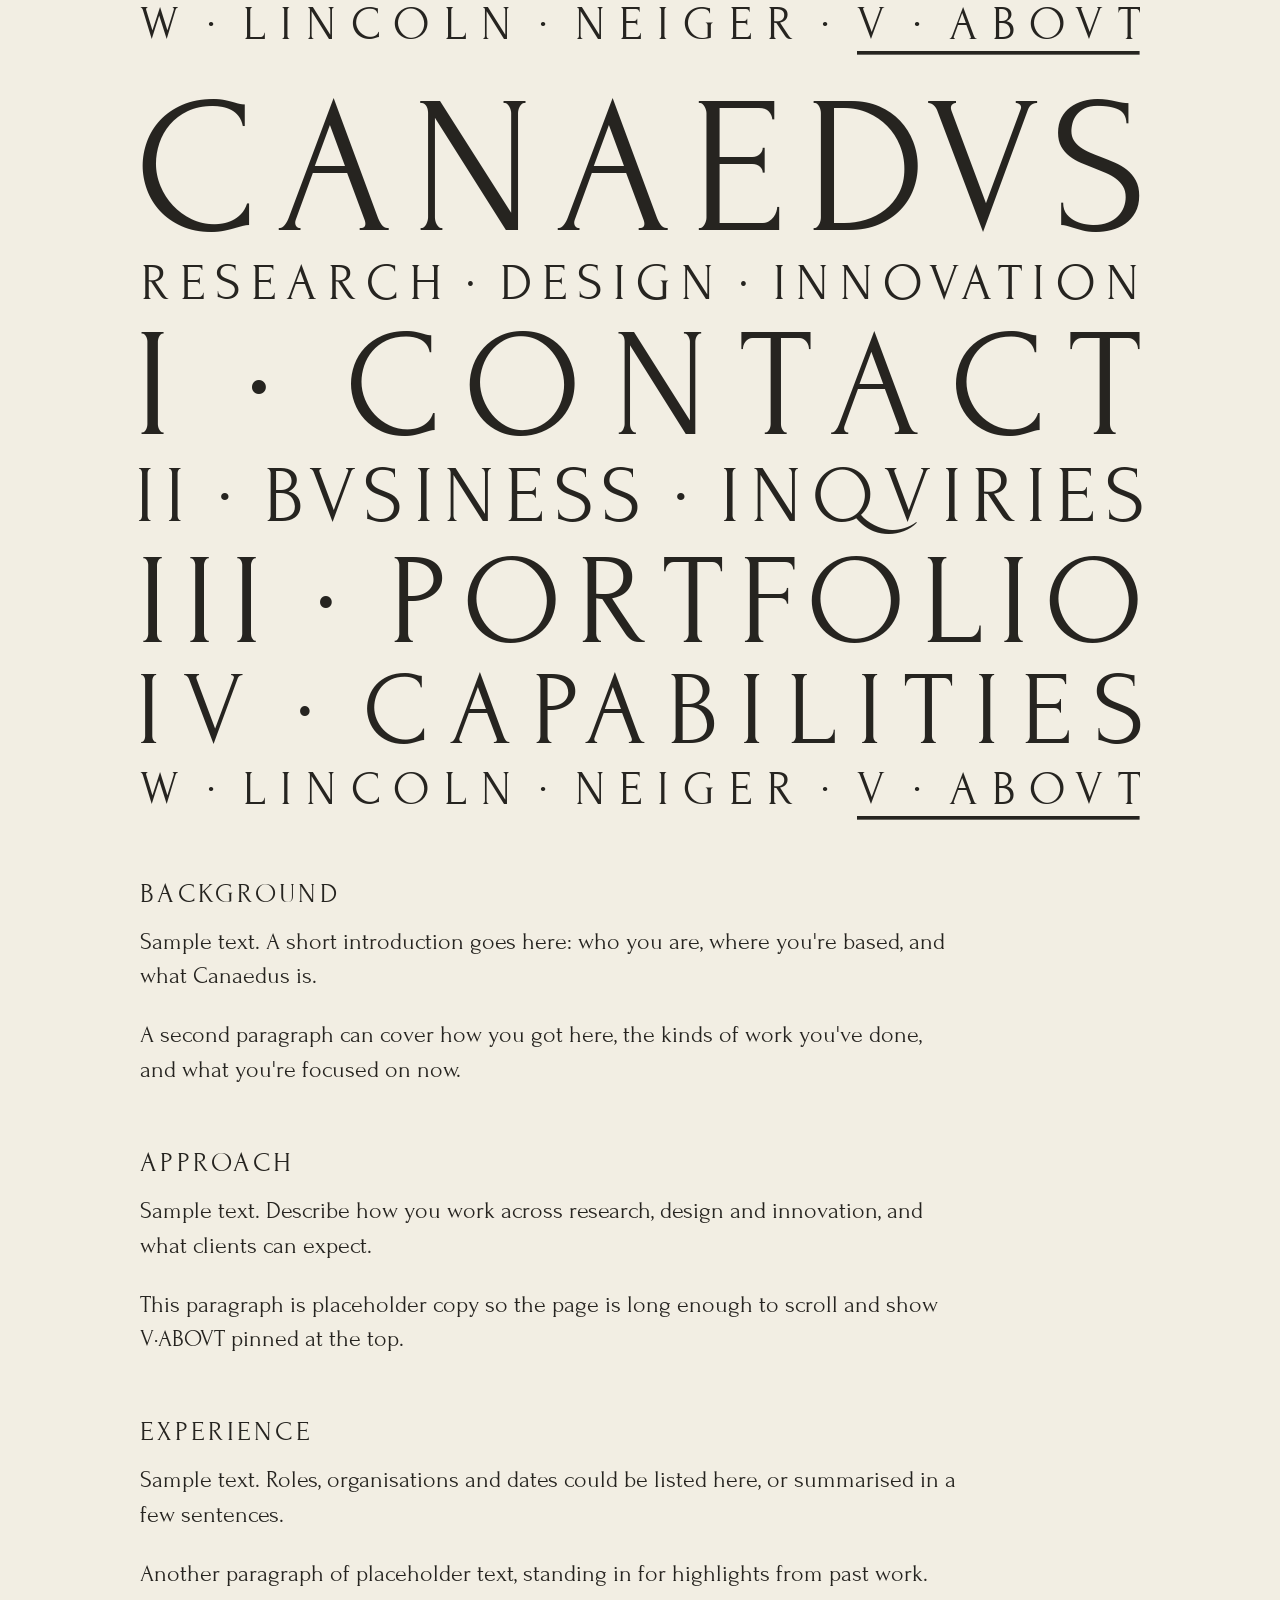
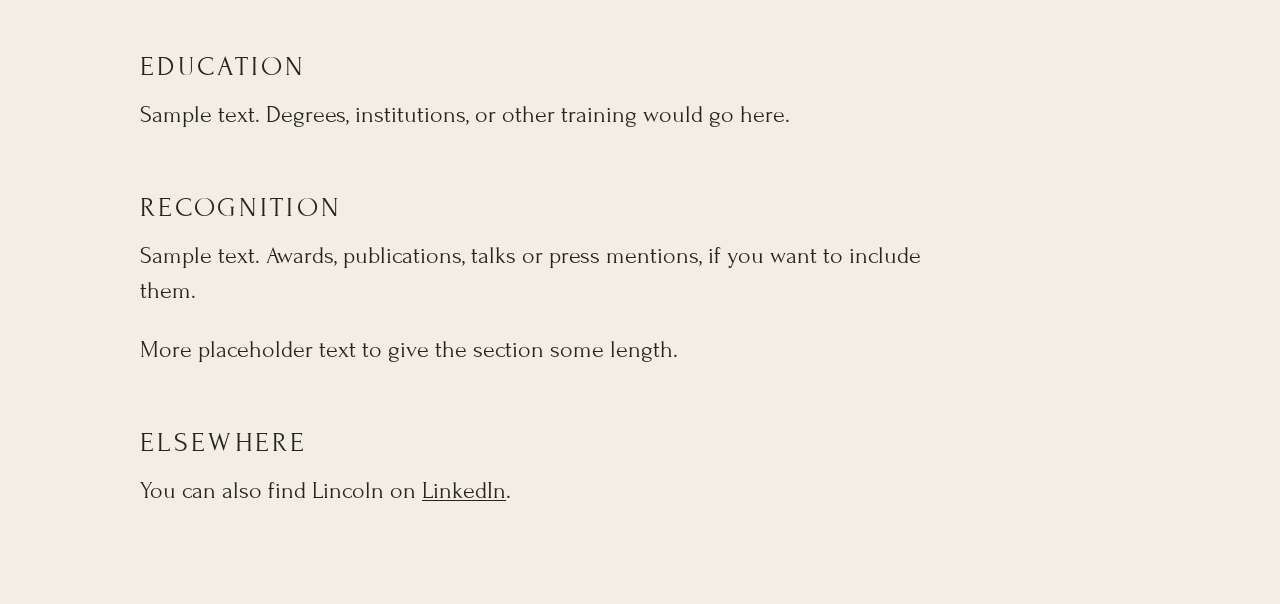
==== about/index.html @ 30fcd336 "Inscription-style homepage and inner pages Fitted Roman-capital menu (Forum), five inner pages shari" ====
<!doctype html>
<html lang="en">
<head>
  <meta charset="utf-8">
  <meta name="viewport" content="width=device-width, initial-scale=1">
  <title>About · Canaedus</title>
  <link rel="preconnect" href="https://fonts.googleapis.com">
  <link rel="preconnect" href="https://fonts.gstatic.com" crossorigin>
  <link rel="stylesheet" href="https://fonts.googleapis.com/css2?family=Forum&display=swap">
  <link rel="stylesheet" href="/css/site.css">
  <script>document.documentElement.classList.add('js');</script>
  <script src="/js/fit.js" defer></script>
  <script src="/js/sticky.js" defer></script>
</head>
<body>
  <!-- Menu copied from index.html by scripts/build_pages.py; edit it there. -->
  <header class="inscription">

    <p class="row row--name">
      <span class="line"><a href="/"><span class="sr">Canaedus</span><span aria-hidden="true">CANAEDVS</span></a></span>
    </p>

    <p class="row row--tagline">
      <span class="sr">Research, design, innovation</span>
      <span class="line" aria-hidden="true">RESEARCH<span class="dot">·</span><wbr>DESIGN<span class="dot">·</span><wbr>INNOVATION</span>
    </p>

    <nav aria-label="Site">
      <p class="row row--contact">
        <span class="line"><a href="/contact/"><span class="sr">Contact</span><span aria-hidden="true">I<span class="dot">·</span>CONTACT</span></a></span>
      </p>

      <p class="row row--business">
        <span class="line"><a href="/business-inquiries/"><span class="sr">Business inquiries</span><span aria-hidden="true">II<span class="dot">·</span>BVSINESS<span class="dot">·</span>INQVIRIES</span></a></span>
      </p>

      <p class="row row--portfolio">
        <span class="line"><a href="/portfolio/"><span class="sr">Portfolio</span><span aria-hidden="true">III<span class="dot">·</span>PORTFOLIO</span></a></span>
      </p>

      <p class="row row--capabilities">
        <span class="line"><a href="/capabilities/"><span class="sr">Capabilities</span><span aria-hidden="true">IV<span class="dot">·</span>CAPABILITIES</span></a></span>
      </p>

      <p class="row row--current row--byline">
        <span class="line"><a href="https://www.linkedin.com/in/lincolnneiger/" target="_blank" rel="noopener"><span class="sr">W Lincoln Neiger on LinkedIn (opens in a new tab)</span><span aria-hidden="true">W<span class="dot">·</span>LINCOLN<span class="dot">·</span>NEIGER</span></a><span class="dot" aria-hidden="true">·</span><wbr><a href="/about/" aria-current="page"><span class="sr">About</span><span aria-hidden="true">V<span class="dot">·</span>ABOVT</span></a></span>
      </p>
    </nav>

  </header>

  <main class="page-body">
    <h1 class="sr">About</h1>
    <h2>Background</h2>
    <p>Sample text. A short introduction goes here: who you are, where you're based, and what Canaedus is.</p>
    <p>A second paragraph can cover how you got here, the kinds of work you've done, and what you're focused on now.</p>

    <h2>Approach</h2>
    <p>Sample text. Describe how you work across research, design and innovation, and what clients can expect.</p>
    <p>This paragraph is placeholder copy so the page is long enough to scroll and show V·ABOVT pinned at the top.</p>

    <h2>Experience</h2>
    <p>Sample text. Roles, organisations and dates could be listed here, or summarised in a few sentences.</p>
    <p>Another paragraph of placeholder text, standing in for highlights from past work.</p>

    <h2>Education</h2>
    <p>Sample text. Degrees, institutions, or other training would go here.</p>

    <h2>Recognition</h2>
    <p>Sample text. Awards, publications, talks or press mentions, if you want to include them.</p>
    <p>More placeholder text to give the section some length.</p>

    <h2>Elsewhere</h2>
    <p>You can also find Lincoln on <a href="https://www.linkedin.com/in/lincolnneiger/" target="_blank" rel="noopener">LinkedIn<span class="sr"> (opens in a new tab)</span></a>.</p>
  </main>
</body>
</html>
---- css/site.css ----
/* Canaedus site. Font sizes come from js/fit.js; everything else is here. */

:root {
  --bg: #f2eee3;
  --ink: #262420;
  --max-width: 1000px;
  --pad: clamp(16px, 6vw, 72px);
  --ls: 0.125;          /* letter spacing, em */
  --line-height: 1.01;
  --dot-scale: 0.95;
  --dot-shift: -0.13em; /* raise dots toward cap middle */
  --dot-space: 0.3em;   /* extra space either side of each dot */
}

/* Per-line letter spacing (em). More spacing = smaller letters, since each
   line still fills the full width. Lines not listed use --ls above. */
.row--name .line { --ls: 0.1; }
.row--tagline .line { --ls: 0.2; }
.row--contact .line { --ls: 0.2; }
.row--capabilities .line { --ls: 0.2; }
.row--byline .line { --ls: 0.3; }

*, *::before, *::after { box-sizing: border-box; }

html, body { margin: 0; }

body {
  min-height: 100svh;
  padding: var(--pad);
  background: var(--bg);
  color: var(--ink);
  font-family: "Forum", "Times New Roman", serif;
  overflow-x: clip;
}

.inscription {
  max-width: var(--max-width);
  margin-inline: auto;
}

/* Hidden only until the first fit, so the unfitted text never flashes. */
.js .inscription:not(.is-fit) { visibility: hidden; }

.row {
  display: flex;
  justify-content: center;
  margin: 0;
  font: inherit;
}

/* Per-line space above, as % of the inscription width (CSS resolves
   vertical % margins against width). Negative pulls a line up. */
.row.row--tagline { margin-top: -1.3%; }
.row.row--business { margin-top: -0.9%; }
.row.row--capabilities { margin-top: -1%; }

nav { display: block; }

.line {
  display: block;
  flex: none;
  white-space: nowrap;
  letter-spacing: calc(var(--ls) * 1em);
  line-height: var(--line-height);
  font-size: clamp(16px, 6vw, 64px); /* no-JS fallback; fit.js overrides */
  font-kerning: normal;
  font-synthesis: none;
}

/* Below the minimum size a line wraps at its <wbr> points instead of shrinking. */
.line.is-wrapped { flex: 1 1 auto; white-space: normal; text-align: center; }
.line.is-wrapped a { white-space: nowrap; }
html:not(.js) .line { flex: 1 1 auto; white-space: normal; text-align: center; }

.dot {
  position: relative;
  top: var(--dot-shift);
  font-size: calc(var(--dot-scale) * 1em);
  line-height: 0;
  margin-inline: var(--dot-space);
}

a {
  color: inherit;
  text-decoration: none;
}

/* Visited links turn grey. CANAEDVS (the home link) is excluded: home is
   always visited, so it would otherwise be grey permanently. */
a:visited { color: #6f685e; } /* plain value: browsers restrict what :visited can use */
.row--name a:visited { color: inherit; }

/* The page you're on: its menu item stays underlined and never greys out. */
.row--current a[aria-current="page"]:visited { color: inherit; }

/* Inner pages: once the current menu line reaches the top, sticky.js shows
   a copy pinned there while the rest of the menu scrolls away. */
.stuck-bar {
  position: fixed;
  inset: 0 0 auto;
  z-index: 10;
  padding-inline: var(--pad);
  padding-bottom: clamp(4px, 0.8vw, 10px); /* room under the underline; top stays aligned */
  background: var(--bg);
  color: var(--ink);
  visibility: hidden;
}
.is-stuck .stuck-bar { visibility: visible; }
.stuck-bar-inner { max-width: var(--max-width); margin-inline: auto; }

/* One unbroken underline across numeral, dots and words; trimmed by the
   trailing letter spacing so it ends at the last letter. */
a:hover,
a:focus-visible,
.row--current a[aria-current="page"] {
  background: linear-gradient(currentColor, currentColor) no-repeat
    0 calc(var(--base, calc(var(--ascent, 0.8) * 1em)) + var(--gap, 0.12em)) / calc(100% - var(--ls) * 1em) var(--rule, max(1px, 0.035em));
  /* fit.js sets these from CAPABILITIES so every underline matches it:
     --rule = thickness, --gap = distance below the baseline,
     --base = this link's measured baseline (fallback: --ascent font metric). */
}

/* Room below each menu link for its underline, however small the line. */
.inscription a,
.stuck-bar a { padding-bottom: calc(var(--gap, 0.12em) + var(--rule, 2px)); }

a:focus-visible {
  outline: max(1px, 0.025em) solid currentColor;
  outline-offset: 0.1em;
}

/* Inner pages: ordinary reading text under the inscription header. */
.page-body {
  max-width: var(--max-width);
  margin: 2.5em auto 0;
  font-size: clamp(18px, 2.2vw, 24px);
  line-height: 1.45;
}
.page-body > * { max-width: 34em; }
.page-body p { margin: 0 0 1em; }
.page-body h2 {
  margin: 2em 0 0.4em;
  font: inherit;
  font-size: 1.15em;
  letter-spacing: 0.12em;
  text-transform: uppercase;
}
.page-body h2:first-of-type { margin-top: 0; }
.page-body a { background: linear-gradient(currentColor, currentColor) no-repeat 0 calc(100% - 0.1em) / 100% 1px; }

.sr {
  position: absolute;
  width: 1px;
  height: 1px;
  margin: -1px;
  overflow: hidden;
  clip-path: inset(50%);
  white-space: nowrap;
  user-select: none;
}
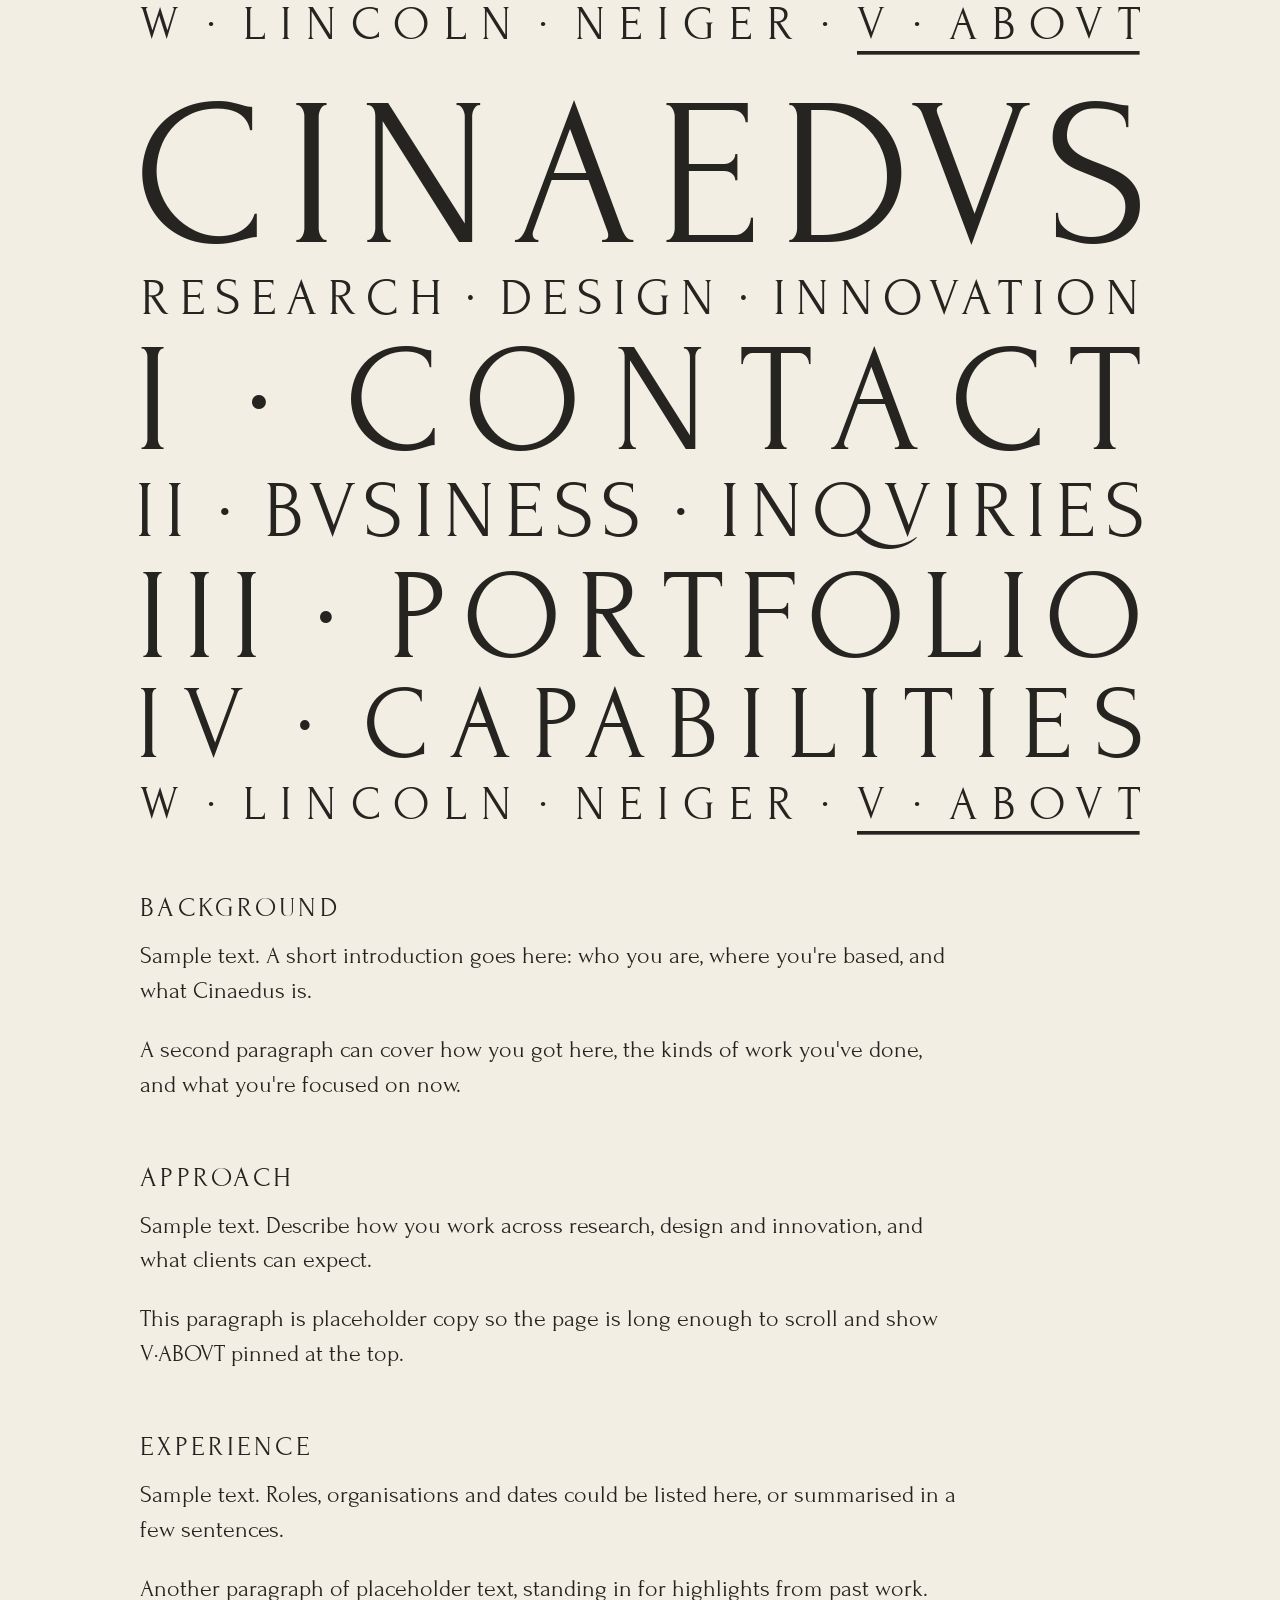
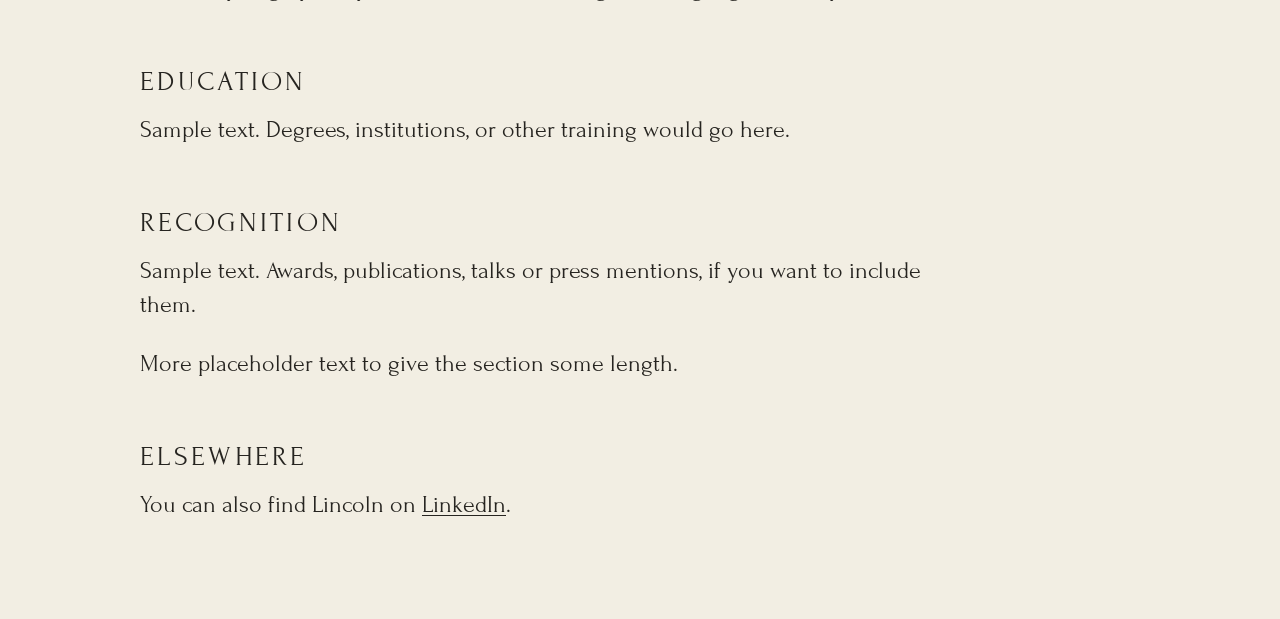
==== commit b6034e78: "Rename CANAEDVS to CINAEDVS Co-Authored-By: Claude Opus 5.5 <noreply@anthropic.com>" ====
--- a/about/index.html
+++ b/about/index.html
@@ -3,7 +3,7 @@
 <head>
   <meta charset="utf-8">
   <meta name="viewport" content="width=device-width, initial-scale=1">
-  <title>About · Canaedus</title>
+  <title>About · Cinaedus</title>
   <link rel="preconnect" href="https://fonts.googleapis.com">
   <link rel="preconnect" href="https://fonts.gstatic.com" crossorigin>
   <link rel="stylesheet" href="https://fonts.googleapis.com/css2?family=Forum&display=swap">
@@ -17,7 +17,7 @@
   <header class="inscription">
 
     <p class="row row--name">
-      <span class="line"><a href="/"><span class="sr">Canaedus</span><span aria-hidden="true">CANAEDVS</span></a></span>
+      <span class="line"><a href="/"><span class="sr">Cinaedus</span><span aria-hidden="true">CINAEDVS</span></a></span>
     </p>
 
     <p class="row row--tagline">
@@ -52,7 +52,7 @@
   <main class="page-body">
     <h1 class="sr">About</h1>
     <h2>Background</h2>
-    <p>Sample text. A short introduction goes here: who you are, where you're based, and what Canaedus is.</p>
+    <p>Sample text. A short introduction goes here: who you are, where you're based, and what Cinaedus is.</p>
     <p>A second paragraph can cover how you got here, the kinds of work you've done, and what you're focused on now.</p>
 
     <h2>Approach</h2>
--- a/css/site.css
+++ b/css/site.css
@@ -1,4 +1,4 @@
-/* Canaedus site. Font sizes come from js/fit.js; everything else is here. */
+/* Cinaedus site. Font sizes come from js/fit.js; everything else is here. */
 
 :root {
   --bg: #f2eee3;
@@ -85,7 +85,7 @@
   text-decoration: none;
 }
 
-/* Visited links turn grey. CANAEDVS (the home link) is excluded: home is
+/* Visited links turn grey. CINAEDVS (the home link) is excluded: home is
    always visited, so it would otherwise be grey permanently. */
 a:visited { color: #6f685e; } /* plain value: browsers restrict what :visited can use */
 .row--name a:visited { color: inherit; }
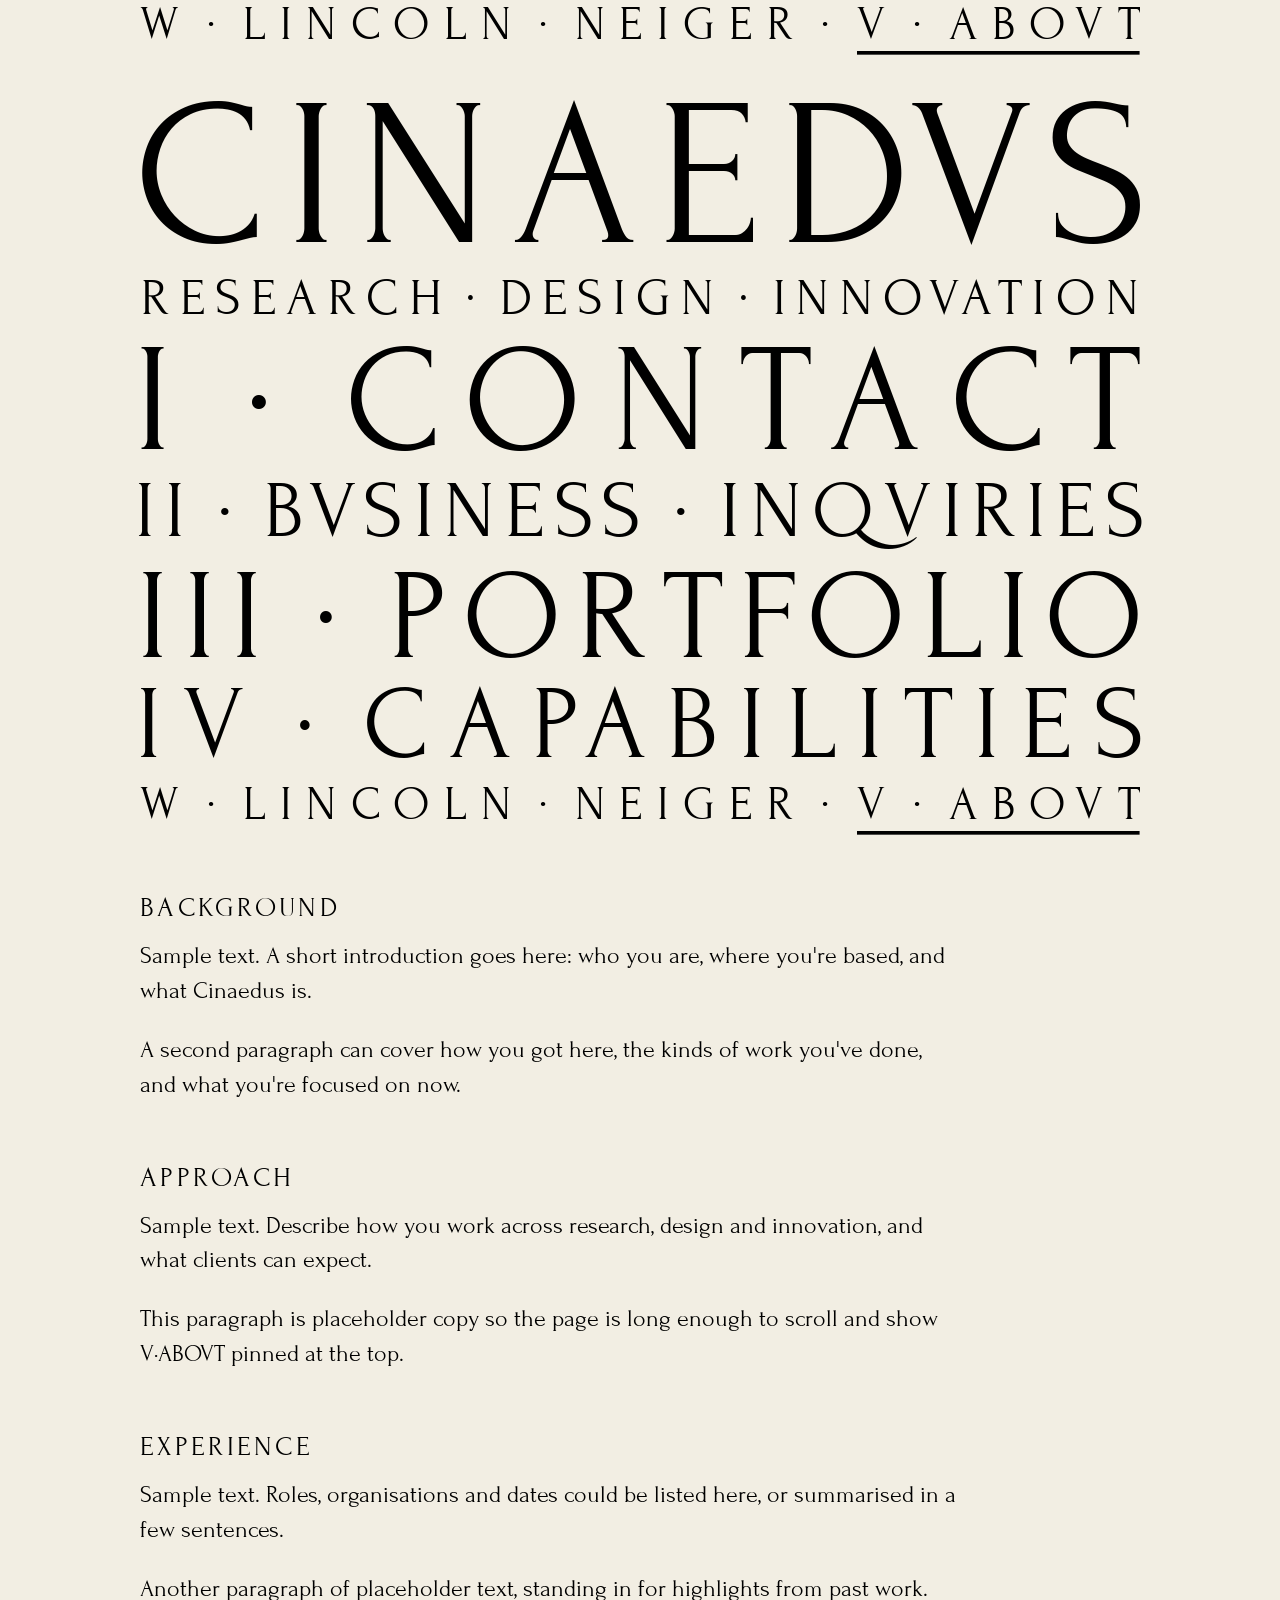
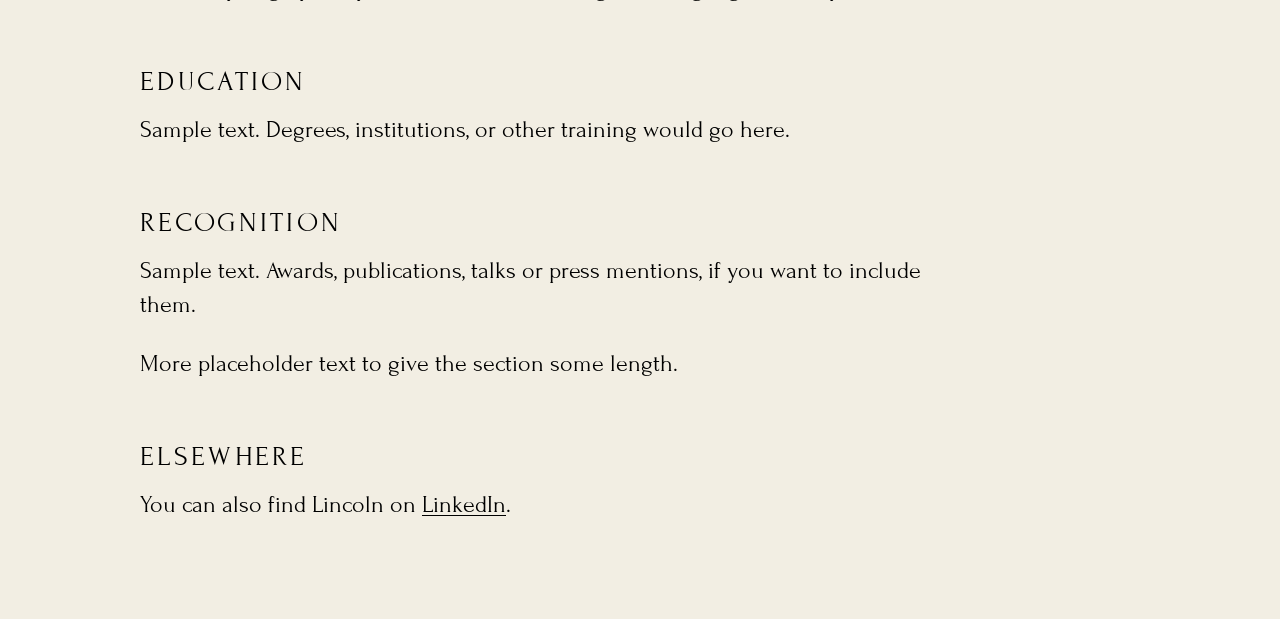
==== commit 4691bd96: "Navigate without reloads; black ink Menu clicks fetch the target page and swap only main.page-body, " ====
--- a/about/index.html
+++ b/about/index.html
@@ -11,6 +11,7 @@
   <script>document.documentElement.classList.add('js');</script>
   <script src="/js/fit.js" defer></script>
   <script src="/js/sticky.js" defer></script>
+  <script src="/js/nav.js" defer></script>
 </head>
 <body>
   <!-- Menu copied from index.html by scripts/build_pages.py; edit it there. -->
--- a/css/site.css
+++ b/css/site.css
@@ -2,7 +2,7 @@
 
 :root {
   --bg: #f2eee3;
-  --ink: #262420;
+  --ink: #000000;
   --max-width: 1000px;
   --pad: clamp(16px, 6vw, 72px);
   --ls: 0.125;          /* letter spacing, em */
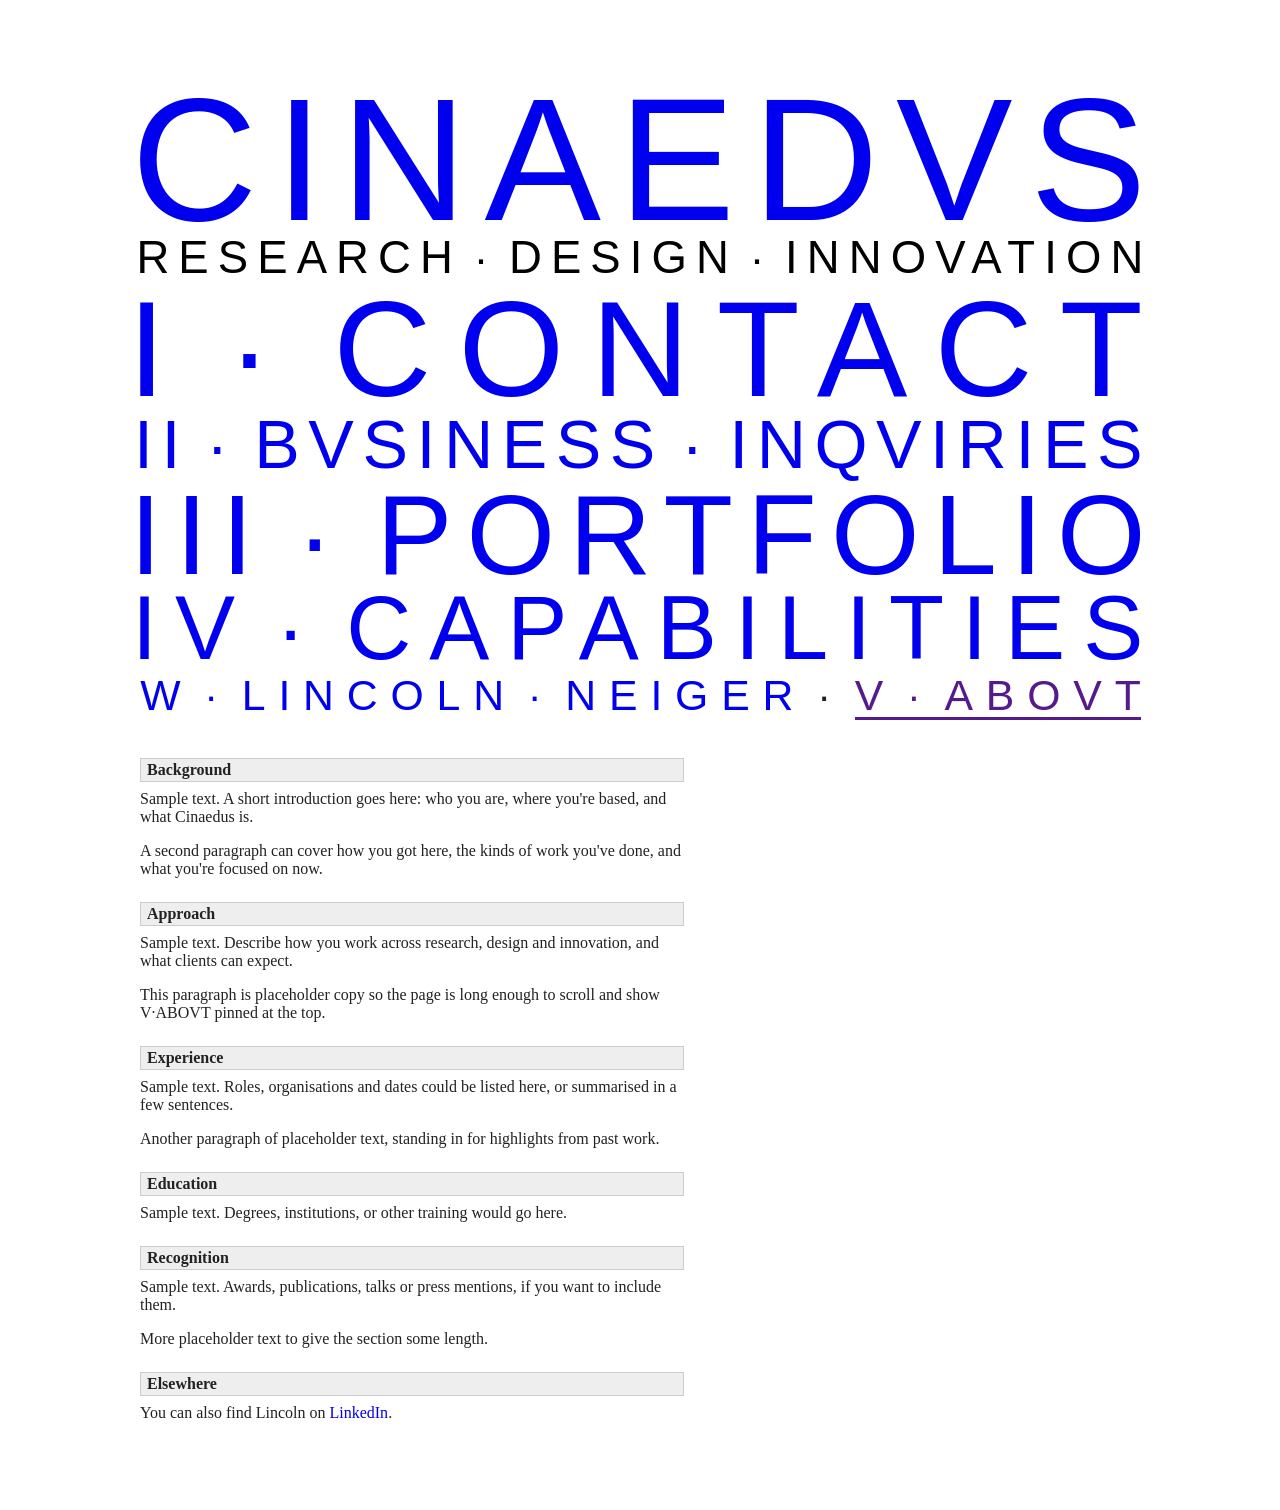
==== commit 59bafa9b: "Alt visual: Craigslist look, visit tracking and numeral counter - Menu in Craigslist's listing-title" ====
--- a/about/index.html
+++ b/about/index.html
@@ -4,14 +4,13 @@
   <meta charset="utf-8">
   <meta name="viewport" content="width=device-width, initial-scale=1">
   <title>About · Cinaedus</title>
-  <link rel="preconnect" href="https://fonts.googleapis.com">
-  <link rel="preconnect" href="https://fonts.gstatic.com" crossorigin>
-  <link rel="stylesheet" href="https://fonts.googleapis.com/css2?family=Forum&display=swap">
   <link rel="stylesheet" href="/css/site.css">
   <script>document.documentElement.classList.add('js');</script>
   <script src="/js/fit.js" defer></script>
   <script src="/js/sticky.js" defer></script>
   <script src="/js/nav.js" defer></script>
+  <script src="/js/visits.js" defer></script>
+  <script src="/js/count.js" defer></script>
 </head>
 <body>
   <!-- Menu copied from index.html by scripts/build_pages.py; edit it there. -->
--- a/css/site.css
+++ b/css/site.css
@@ -1,14 +1,21 @@
-/* Cinaedus site. Font sizes come from js/fit.js; everything else is here. */
+/* Cinaedus site. Font sizes come from js/fit.js; everything else is here.
+   alt-visual branch: the menu in Craigslist's listing-title font; CINAEDVS
+   and the tagline black, menu items in Craigslist's link colours. */
 
 :root {
-  --bg: #f2eee3;
-  --ink: #000000;
+  --bg: #ffffff;
+  --ink: #222222;
+  --link: #0000ee;    /* classic browser blue (Craigslist link colour) */
+  --visited: #551a8b; /* Craigslist visited / selected purple */
+  --menu-font: "Open Sans", Helvetica, Arial, sans-serif; /* Craigslist listing titles */
+  --panel: #eeeeee;   /* grey panels */
+  --divider: #cccccc; /* 1px rules */
   --max-width: 1000px;
   --pad: clamp(16px, 6vw, 72px);
   --ls: 0.125;          /* letter spacing, em */
   --line-height: 1.01;
   --dot-scale: 0.95;
-  --dot-shift: -0.13em; /* raise dots toward cap middle */
+  --dot-shift: 0em;     /* Times New Roman centres its dot on the capitals */
   --dot-space: 0.3em;   /* extra space either side of each dot */
 }
 
@@ -29,7 +36,7 @@
   padding: var(--pad);
   background: var(--bg);
   color: var(--ink);
-  font-family: "Forum", "Times New Roman", serif;
+  font-family: "Times New Roman", Times, serif;
   overflow-x: clip;
 }
 
@@ -55,6 +62,37 @@
 .row.row--capabilities { margin-top: -1%; }
 
 nav { display: block; }
+
+/* Tagline: black until every other menu link has been used (visits.js
+   adds .is-complete), then the visited purple. */
+.row--tagline { color: #000000; }
+.row--tagline.is-complete { color: #551a8b; }
+
+/* Visit numeral (count.js): the replaced letters stay in place, invisible,
+   and the numeral is laid over the space they occupied. */
+.numeral-slot { position: relative; }
+.numeral-ghost { visibility: hidden; }
+.numeral { position: absolute; white-space: nowrap; transform-origin: left; }
+
+/* "Page views: N" at the pointer over INNOVATION / the numeral (count.js). */
+.views-zone { cursor: default; }
+.views-tip {
+  position: fixed;
+  z-index: 30;
+  padding: 2px 6px;
+  font: 13px/1.3 var(--menu-font);
+  letter-spacing: 0;
+  color: var(--ink);
+  background: var(--bg);
+  border: 1px solid var(--divider);
+  white-space: nowrap;
+  visibility: hidden;
+  pointer-events: none;
+}
+.views-tip.is-visible { visibility: visible; }
+
+/* The whole menu (and the pinned copy): Craigslist's listing-title font. */
+.row { font-family: var(--menu-font); }
 
 .line {
   display: block;
@@ -81,17 +119,27 @@
 }
 
 a {
-  color: inherit;
+  color: var(--link);
   text-decoration: none;
 }
 
-/* Visited links turn grey. CINAEDVS (the home link) is excluded: home is
-   always visited, so it would otherwise be grey permanently. */
-a:visited { color: #6f685e; } /* plain value: browsers restrict what :visited can use */
-.row--name a:visited { color: inherit; }
-
-/* The page you're on: its menu item stays underlined and never greys out. */
-.row--current a[aria-current="page"]:visited { color: inherit; }
+/* Blue until visited, then Craigslist purple. The selected menu item (the
+   page you're on) is purple too. Plain values: :visited is picky about var(). */
+a:visited { color: #551a8b; }
+a[aria-current="page"],
+a[aria-current="page"]:visited { color: var(--visited); }
+/* Purple from our own record too (visits.js adds .is-visited), so the
+   colours always agree with what counts toward the red tagline. */
+a.is-visited { color: #551a8b; }
+
+/* CINAEDVS: blue on arrival, even though the homepage is "visited"; purple
+   only once it's been clicked from another page (visits.js). */
+.row--name a,
+.row--name a:visited,
+.row--name a[aria-current="page"],
+.row--name a[aria-current="page"]:visited { color: #0000ee; }
+.row--name a.is-visited,
+.row--name a.is-visited:visited { color: #551a8b; }
 
 /* Inner pages: once the current menu line reaches the top, sticky.js shows
    a copy pinned there while the rest of the menu scrolls away. */
@@ -100,7 +148,7 @@
   inset: 0 0 auto;
   z-index: 10;
   padding-inline: var(--pad);
-  padding-bottom: clamp(4px, 0.8vw, 10px); /* room under the underline; top stays aligned */
+  overflow: hidden; /* sticky.js sets the height so the bar ends at the underline */
   background: var(--bg);
   color: var(--ink);
   visibility: hidden;
@@ -131,22 +179,32 @@
 
 /* Inner pages: ordinary reading text under the inscription header. */
 .page-body {
-  max-width: var(--max-width);
-  margin: 2.5em auto 0;
-  font-size: clamp(18px, 2.2vw, 24px);
-  line-height: 1.45;
+  /* Exactly the menu's width (fit.js may narrow it to fit the window). */
+  max-width: var(--menu-width, var(--max-width));
+  margin: 0 auto;
+  font-size: 16px;
+  line-height: normal;
 }
 .page-body > * { max-width: 34em; }
+.page-body img,
+.page-body video,
+.page-body iframe { max-width: 100%; height: auto; } /* never wider than the menu */
+/* Space under the menu only when there's content (the homepage has none,
+   so it adds nothing that could cause a scroll). */
+.page-body:has(> :not(.sr)) { margin-top: 2.5em; }
 .page-body p { margin: 0 0 1em; }
 .page-body h2 {
-  margin: 2em 0 0.4em;
+  margin: 1.5em 0 0.5em;
+  padding: 2px 6px;
   font: inherit;
-  font-size: 1.15em;
-  letter-spacing: 0.12em;
-  text-transform: uppercase;
+  font-weight: bold;
+  background: var(--panel);
+  border: 1px solid var(--divider);
 }
 .page-body h2:first-of-type { margin-top: 0; }
-.page-body a { background: linear-gradient(currentColor, currentColor) no-repeat 0 calc(100% - 0.1em) / 100% 1px; }
+/* Body links: plain, underlined on hover only. */
+.page-body a:hover,
+.page-body a:focus-visible { background: none; text-decoration: underline; }
 
 .sr {
   position: absolute;
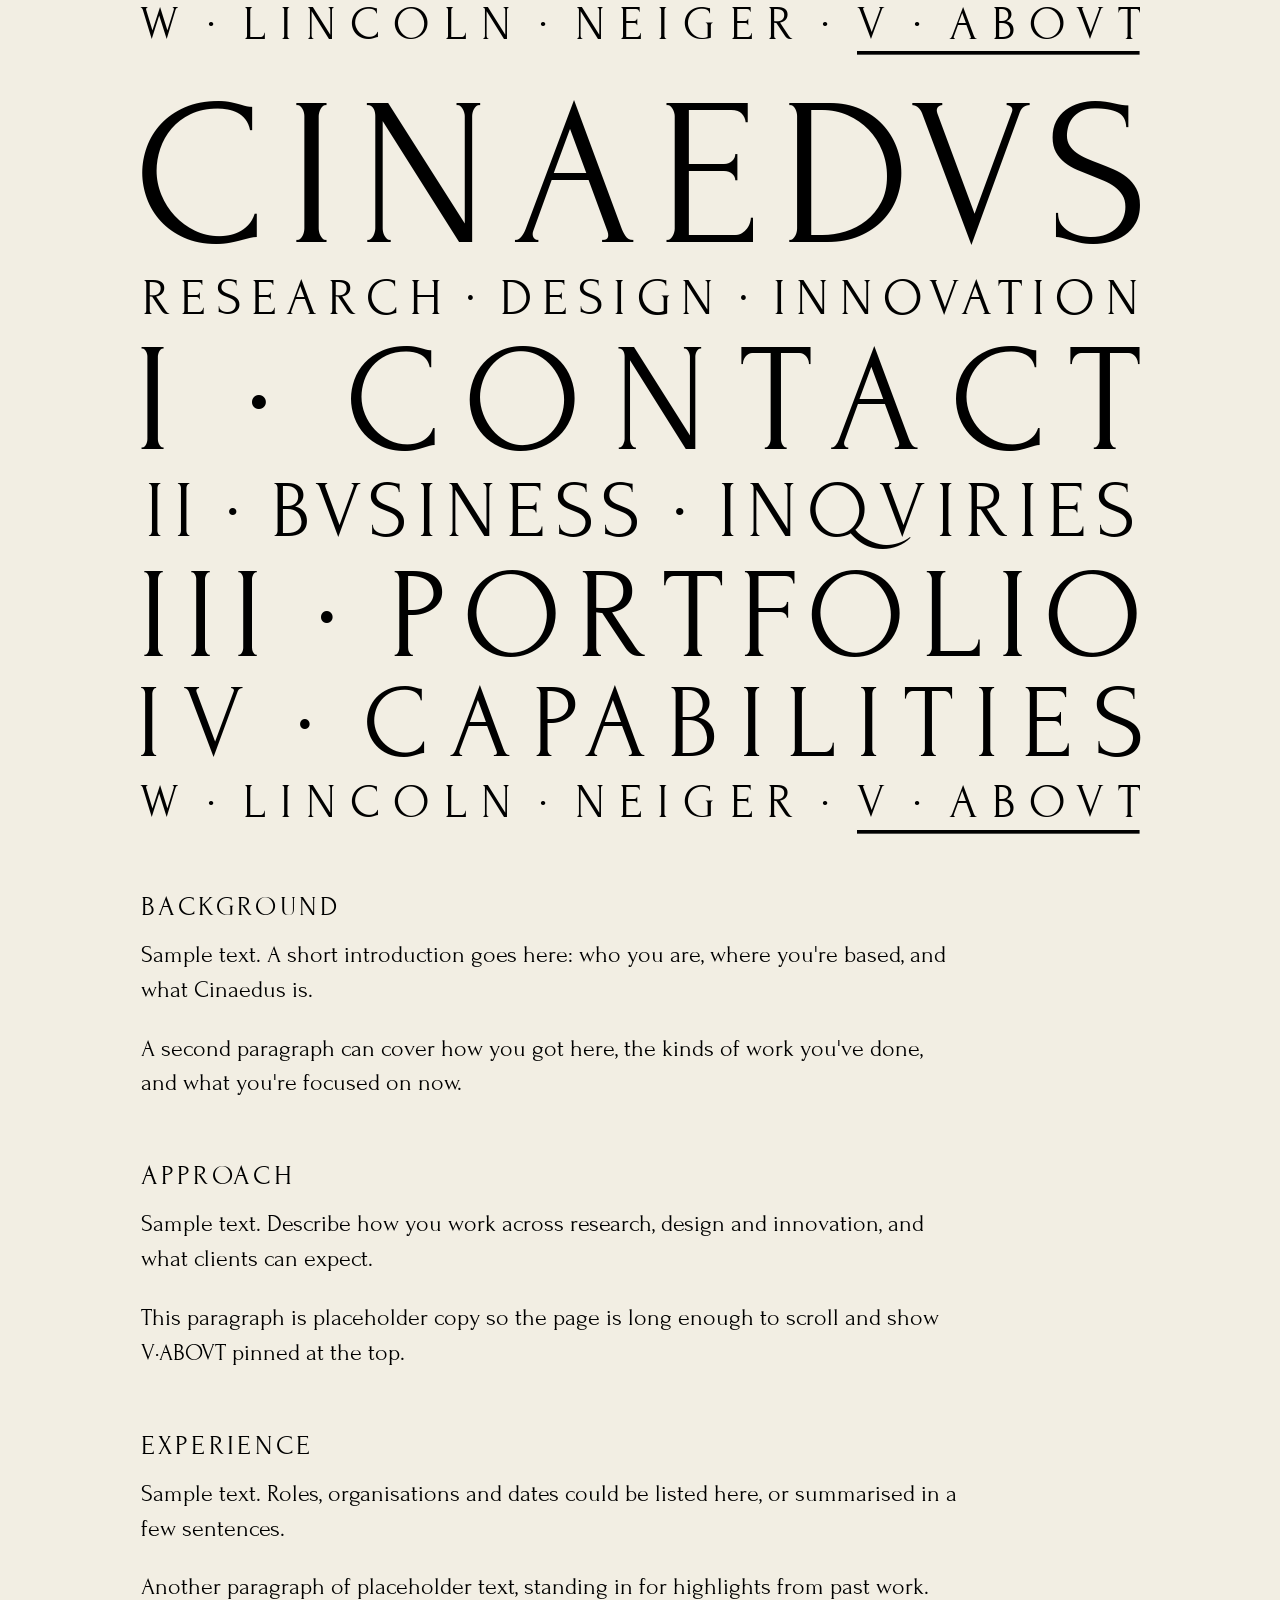
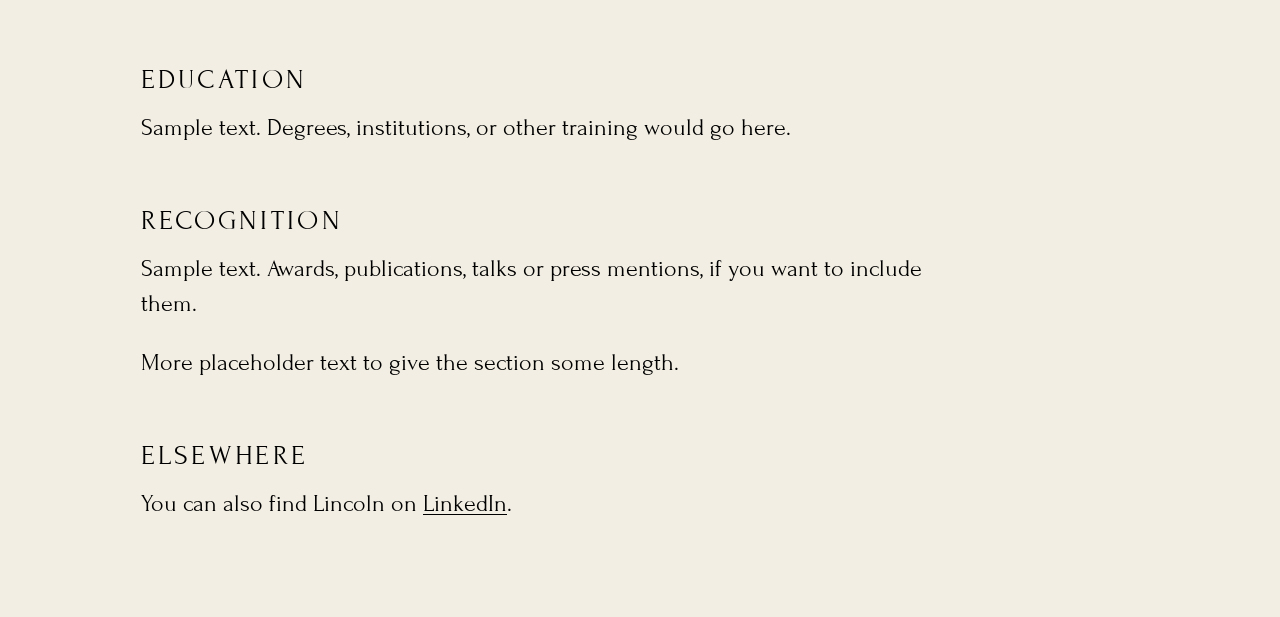
==== commit 92c24622: "Add the Roman numeral visit counter The visit number in Roman numerals is laid over the end of RESEA" ====
--- a/about/index.html
+++ b/about/index.html
@@ -4,12 +4,14 @@
   <meta charset="utf-8">
   <meta name="viewport" content="width=device-width, initial-scale=1">
   <title>About · Cinaedus</title>
+  <link rel="preconnect" href="https://fonts.googleapis.com">
+  <link rel="preconnect" href="https://fonts.gstatic.com" crossorigin>
+  <link rel="stylesheet" href="https://fonts.googleapis.com/css2?family=Forum&display=swap">
   <link rel="stylesheet" href="/css/site.css">
   <script>document.documentElement.classList.add('js');</script>
   <script src="/js/fit.js" defer></script>
   <script src="/js/sticky.js" defer></script>
   <script src="/js/nav.js" defer></script>
-  <script src="/js/visits.js" defer></script>
   <script src="/js/count.js" defer></script>
 </head>
 <body>
--- a/css/site.css
+++ b/css/site.css
@@ -1,21 +1,14 @@
-/* Cinaedus site. Font sizes come from js/fit.js; everything else is here.
-   alt-visual branch: the menu in Craigslist's listing-title font; CINAEDVS
-   and the tagline black, menu items in Craigslist's link colours. */
+/* Cinaedus site. Font sizes come from js/fit.js; everything else is here. */
 
 :root {
-  --bg: #ffffff;
-  --ink: #222222;
-  --link: #0000ee;    /* classic browser blue (Craigslist link colour) */
-  --visited: #551a8b; /* Craigslist visited / selected purple */
-  --menu-font: "Open Sans", Helvetica, Arial, sans-serif; /* Craigslist listing titles */
-  --panel: #eeeeee;   /* grey panels */
-  --divider: #cccccc; /* 1px rules */
+  --bg: #f2eee3;
+  --ink: #000000;
   --max-width: 1000px;
   --pad: clamp(16px, 6vw, 72px);
   --ls: 0.125;          /* letter spacing, em */
   --line-height: 1.01;
   --dot-scale: 0.95;
-  --dot-shift: 0em;     /* Times New Roman centres its dot on the capitals */
+  --dot-shift: -0.13em; /* raise dots toward cap middle */
   --dot-space: 0.3em;   /* extra space either side of each dot */
 }
 
@@ -36,7 +29,7 @@
   padding: var(--pad);
   background: var(--bg);
   color: var(--ink);
-  font-family: "Times New Roman", Times, serif;
+  font-family: "Forum", "Times New Roman", serif;
   overflow-x: clip;
 }
 
@@ -63,37 +56,6 @@
 
 nav { display: block; }
 
-/* Tagline: black until every other menu link has been used (visits.js
-   adds .is-complete), then the visited purple. */
-.row--tagline { color: #000000; }
-.row--tagline.is-complete { color: #551a8b; }
-
-/* Visit numeral (count.js): the replaced letters stay in place, invisible,
-   and the numeral is laid over the space they occupied. */
-.numeral-slot { position: relative; }
-.numeral-ghost { visibility: hidden; }
-.numeral { position: absolute; white-space: nowrap; transform-origin: left; }
-
-/* "Page views: N" at the pointer over INNOVATION / the numeral (count.js). */
-.views-zone { cursor: default; }
-.views-tip {
-  position: fixed;
-  z-index: 30;
-  padding: 2px 6px;
-  font: 13px/1.3 var(--menu-font);
-  letter-spacing: 0;
-  color: var(--ink);
-  background: var(--bg);
-  border: 1px solid var(--divider);
-  white-space: nowrap;
-  visibility: hidden;
-  pointer-events: none;
-}
-.views-tip.is-visible { visibility: visible; }
-
-/* The whole menu (and the pinned copy): Craigslist's listing-title font. */
-.row { font-family: var(--menu-font); }
-
 .line {
   display: block;
   flex: none;
@@ -119,27 +81,17 @@
 }
 
 a {
-  color: var(--link);
+  color: inherit;
   text-decoration: none;
 }
 
-/* Blue until visited, then Craigslist purple. The selected menu item (the
-   page you're on) is purple too. Plain values: :visited is picky about var(). */
-a:visited { color: #551a8b; }
-a[aria-current="page"],
-a[aria-current="page"]:visited { color: var(--visited); }
-/* Purple from our own record too (visits.js adds .is-visited), so the
-   colours always agree with what counts toward the red tagline. */
-a.is-visited { color: #551a8b; }
+/* Visited links: black for now, same as unvisited (was grey #6f685e).
+   CINAEDVS (the home link) is excluded: home is always visited. */
+a:visited { color: #000000; } /* plain value: browsers restrict what :visited can use */
+.row--name a:visited { color: inherit; }
 
-/* CINAEDVS: blue on arrival, even though the homepage is "visited"; purple
-   only once it's been clicked from another page (visits.js). */
-.row--name a,
-.row--name a:visited,
-.row--name a[aria-current="page"],
-.row--name a[aria-current="page"]:visited { color: #0000ee; }
-.row--name a.is-visited,
-.row--name a.is-visited:visited { color: #551a8b; }
+/* The page you're on: its menu item stays underlined and never greys out. */
+.row--current a[aria-current="page"]:visited { color: inherit; }
 
 /* Inner pages: once the current menu line reaches the top, sticky.js shows
    a copy pinned there while the rest of the menu scrolls away. */
@@ -177,13 +129,38 @@
   outline-offset: 0.1em;
 }
 
+/* Visit numeral (count.js): the replaced letters of RESEARCH·DESIGN·
+   INNOVATION stay in place, invisible, and the numeral is laid over the
+   space they occupied, so the remaining letters never move. */
+.numeral-slot { position: relative; }
+.numeral-ghost { visibility: hidden; }
+.numeral { position: absolute; white-space: nowrap; transform-origin: left; }
+
+/* "Page views: N" at the pointer over INNOVATION / the numeral (count.js). */
+.views-zone { cursor: default; }
+.views-tip {
+  position: fixed;
+  z-index: 30;
+  padding: 2px 7px;
+  font-size: 15px;
+  line-height: 1.3;
+  letter-spacing: 0.04em;
+  color: var(--ink);
+  background: var(--bg);
+  border: 1px solid var(--ink);
+  white-space: nowrap;
+  visibility: hidden;
+  pointer-events: none;
+}
+.views-tip.is-visible { visibility: visible; }
+
 /* Inner pages: ordinary reading text under the inscription header. */
 .page-body {
   /* Exactly the menu's width (fit.js may narrow it to fit the window). */
   max-width: var(--menu-width, var(--max-width));
   margin: 0 auto;
-  font-size: 16px;
-  line-height: normal;
+  font-size: clamp(18px, 2.2vw, 24px);
+  line-height: 1.45;
 }
 .page-body > * { max-width: 34em; }
 .page-body img,
@@ -194,17 +171,14 @@
 .page-body:has(> :not(.sr)) { margin-top: 2.5em; }
 .page-body p { margin: 0 0 1em; }
 .page-body h2 {
-  margin: 1.5em 0 0.5em;
-  padding: 2px 6px;
+  margin: 2em 0 0.4em;
   font: inherit;
-  font-weight: bold;
-  background: var(--panel);
-  border: 1px solid var(--divider);
+  font-size: 1.15em;
+  letter-spacing: 0.12em;
+  text-transform: uppercase;
 }
 .page-body h2:first-of-type { margin-top: 0; }
-/* Body links: plain, underlined on hover only. */
-.page-body a:hover,
-.page-body a:focus-visible { background: none; text-decoration: underline; }
+.page-body a { background: linear-gradient(currentColor, currentColor) no-repeat 0 calc(100% - 0.1em) / 100% 1px; }
 
 .sr {
   position: absolute;
